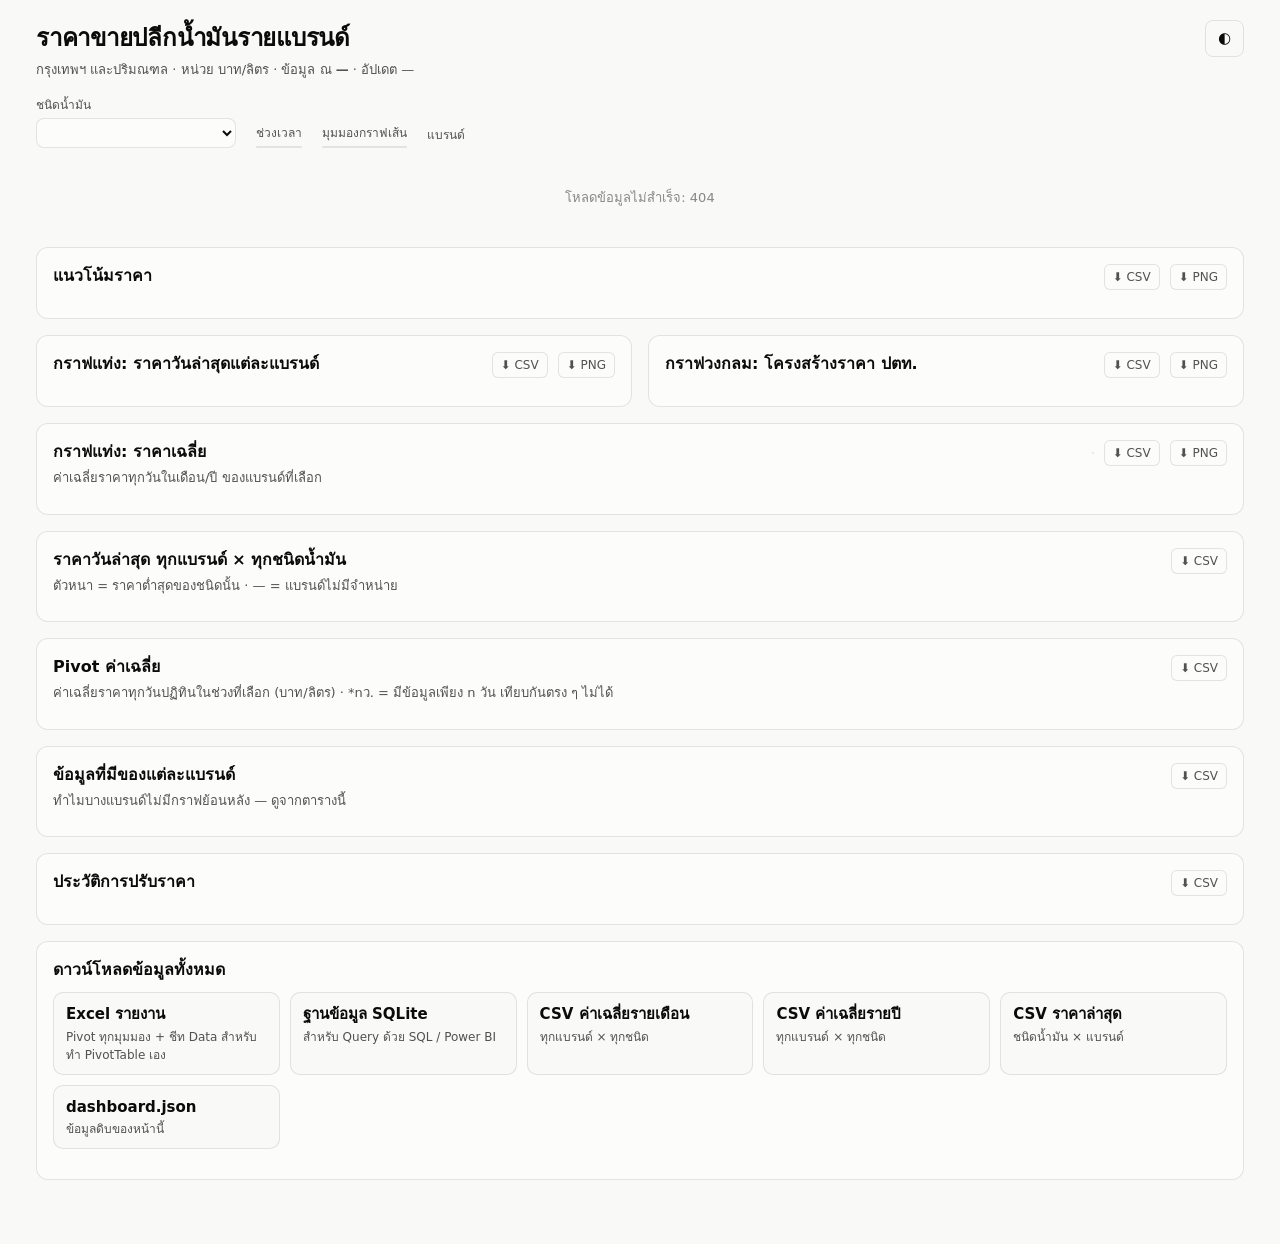
==== site/index.html @ a5f2c6aa "Install EPPO oil price system 2.0.0" ====
<!doctype html>
<html lang="th">
<head>
<meta charset="utf-8">
<meta name="viewport" content="width=device-width, initial-scale=1">
<!-- Security: only files from this site may load/run; no inline script, no third-party code -->
<meta http-equiv="Content-Security-Policy"
      content="default-src 'none'; script-src 'self'; style-src 'self'; img-src 'self' data: blob:; connect-src 'self'; font-src 'self'; base-uri 'none'; form-action 'none'; object-src 'none'">
<meta name="referrer" content="no-referrer">
<meta name="robots" content="noindex">
<title>ราคาน้ำมันขายปลีก</title>
<link rel="icon" href="data:,">
<link rel="stylesheet" href="assets/style.css">
<script src="assets/app.js" defer></script>
</head>
<body>
<div class="page">
  <header class="top">
    <div>
      <h1>ราคาขายปลีกน้ำมันรายแบรนด์</h1>
      <p class="sub">กรุงเทพฯ และปริมณฑล · หน่วย บาท/ลิตร · ข้อมูล ณ <strong id="asof">—</strong>
        · อัปเดต <span id="generated">—</span></p>
    </div>
    <button id="theme" class="ghost" type="button" aria-label="สลับโหมดสว่าง/มืด">◐</button>
  </header>

  <section class="filters" aria-label="ตัวกรอง">
    <label class="field">ชนิดน้ำมัน
      <select id="f-product"></select>
    </label>
    <div class="field">ช่วงเวลา
      <div class="seg" id="f-range" role="group" aria-label="ช่วงเวลา"></div>
    </div>
    <div class="field">มุมมองกราฟเส้น
      <div class="seg" id="f-period" role="group" aria-label="มุมมอง"></div>
    </div>
    <div class="field grow">แบรนด์
      <div class="chips" id="f-brands" role="group" aria-label="เลือกแบรนด์"></div>
    </div>
  </section>

  <div id="notice" class="notice" hidden></div>

  <section class="kpis" id="kpis" aria-label="ตัวเลขสรุป"></section>

  <section class="card" id="card-trend">
    <div class="card-head">
      <div>
        <h2 id="trend-title">แนวโน้มราคา</h2>
        <p class="hint" id="trend-hint"></p>
      </div>
      <div class="tools"><div class="legend" id="trend-legend"></div>
        <button class="xbtn" type="button" data-csv="card-trend">⬇ CSV</button><button class="xbtn" type="button" data-png="card-trend">⬇ PNG</button></div>
    </div>
    <div class="chart" id="trend"></div>
  </section>

  <div class="grid2">
    <section class="card" id="card-bars">
      <div class="card-head"><div>
        <h2>กราฟแท่ง: ราคาวันล่าสุดแต่ละแบรนด์</h2>
        <p class="hint" id="bars-hint"></p></div>
        <div class="tools"><button class="xbtn" type="button" data-csv="card-bars">⬇ CSV</button><button class="xbtn" type="button" data-png="card-bars">⬇ PNG</button></div>
      </div>
      <div class="chart" id="bars"></div>
    </section>
    <section class="card" id="card-donut">
      <div class="card-head"><div>
        <h2>กราฟวงกลม: โครงสร้างราคา ปตท.</h2>
        <p class="hint" id="donut-hint"></p></div>
        <div class="tools"><button class="xbtn" type="button" data-csv="card-donut">⬇ CSV</button><button class="xbtn" type="button" data-png="card-donut">⬇ PNG</button></div>
      </div>
      <div id="donut"></div>
    </section>
  </div>

  <section class="card" id="card-avg">
    <div class="card-head">
      <div><h2 id="avg-title">กราฟแท่ง: ราคาเฉลี่ย</h2>
        <p class="hint">ค่าเฉลี่ยราคาทุกวันในเดือน/ปี ของแบรนด์ที่เลือก</p></div>
      <div class="tools"><div class="legend" id="avg-legend"></div><div class="seg" id="avg-per" role="group" aria-label="รายเดือนหรือรายปี"></div>
        <button class="xbtn" type="button" data-csv="card-avg">⬇ CSV</button><button class="xbtn" type="button" data-png="card-avg">⬇ PNG</button></div>
    </div>
    <div class="chart" id="avg"></div>
  </section>

  <section class="card" id="card-matrix">
    <div class="card-head"><div>
      <h2>ราคาวันล่าสุด ทุกแบรนด์ × ทุกชนิดน้ำมัน</h2>
      <p class="hint">ตัวหนา = ราคาต่ำสุดของชนิดนั้น · — = แบรนด์ไม่มีจำหน่าย</p></div>
      <div class="tools"><button class="xbtn" type="button" data-csv="card-matrix">⬇ CSV</button></div>
    </div>
    <div class="table-wrap" id="matrix"></div>
  </section>

  <section class="card" id="card-pivot">
    <div class="card-head">
      <div><h2 id="pivot-title">Pivot ค่าเฉลี่ย</h2>
        <p class="hint">ค่าเฉลี่ยราคาทุกวันปฏิทินในช่วงที่เลือก (บาท/ลิตร) · *nว. = มีข้อมูลเพียง n วัน เทียบกันตรง ๆ ไม่ได้</p></div>
      <div class="tools"><button class="xbtn" type="button" data-csv="card-pivot">⬇ CSV</button></div>
    </div>
    <div class="table-wrap tall" id="pivot"></div>
  </section>

  <section class="card" id="card-coverage">
    <div class="card-head"><div>
      <h2>ข้อมูลที่มีของแต่ละแบรนด์</h2>
      <p class="hint">ทำไมบางแบรนด์ไม่มีกราฟย้อนหลัง — ดูจากตารางนี้</p></div>
      <div class="tools"><button class="xbtn" type="button" data-csv="card-coverage">⬇ CSV</button></div>
    </div>
    <div class="table-wrap" id="coverage"></div>
  </section>

  <section class="card" id="card-changes">
    <div class="card-head"><div>
      <h2>ประวัติการปรับราคา</h2>
      <p class="hint" id="changes-hint"></p></div>
      <div class="tools"><button class="xbtn" type="button" data-csv="card-changes">⬇ CSV</button></div>
    </div>
    <div class="table-wrap tall" id="changes"></div>
  </section>

  <section class="card foot">
    <h2>ดาวน์โหลดข้อมูลทั้งหมด</h2>
    <div class="dl-grid">
      <a class="dl" href="downloads/oil_price_report.xlsx" download><b>Excel รายงาน</b><span>Pivot ทุกมุมมอง + ชีท Data สำหรับทำ PivotTable เอง</span></a>
      <a class="dl" href="downloads/oil_prices.sqlite" download><b>ฐานข้อมูล SQLite</b><span>สำหรับ Query ด้วย SQL / Power BI</span></a>
      <a class="dl" href="downloads/monthly_avg.csv" download><b>CSV ค่าเฉลี่ยรายเดือน</b><span>ทุกแบรนด์ × ทุกชนิด</span></a>
      <a class="dl" href="downloads/yearly_avg.csv" download><b>CSV ค่าเฉลี่ยรายปี</b><span>ทุกแบรนด์ × ทุกชนิด</span></a>
      <a class="dl" href="downloads/latest_prices.csv" download><b>CSV ราคาล่าสุด</b><span>ชนิดน้ำมัน × แบรนด์</span></a>
      <a class="dl" href="data/dashboard.json"><b>dashboard.json</b><span>ข้อมูลดิบของหน้านี้</span></a>
    </div>
    <div class="notes" id="notes"></div>
  </section>
</div>
<div id="tip" class="tip" role="status" hidden></div>
</body>
</html>
---- site/assets/style.css ----
/* Tokens: validated categorical palette (8 slots) + neutral chrome, light & dark */
:root {
  color-scheme: light;
  --page: #f9f9f7; --surface: #fcfcfb; --ink: #0b0b0b; --ink-2: #52514e; --muted: #898781;
  --grid: #e1e0d9; --axis: #c3c2b7; --ring: rgba(11,11,11,.10); --wash: rgba(11,11,11,.04);
  --good: #006300; --bad: #b42323; --accent: #2a78d6;
  --neg: #2a78d6; --pos: #e34948;
  --b-ptt: #2a78d6; --b-bcp: #eb6834; --b-shell: #1baf7a; --b-caltex: #eda100; --b-irpc: #e87ba4;
  --b-pt: #008300; --b-susco1: #4a3aa7; --b-pure: #e34948; --b-susco2: #52514e; --b-esso: #898781;
  --c1: #2a78d6; --c2: #eb6834; --c3: #1baf7a; --c4: #eda100; --c5: #e87ba4; --c6: #008300;
}
@media (prefers-color-scheme: dark) {
  :root:not([data-theme="light"]) {
    color-scheme: dark;
    --page: #0d0d0d; --surface: #1a1a19; --ink: #ffffff; --ink-2: #c3c2b7; --muted: #898781;
    --grid: #2c2c2a; --axis: #383835; --ring: rgba(255,255,255,.10); --wash: rgba(255,255,255,.05);
    --good: #0ca30c; --bad: #e66767; --accent: #3987e5;
    --neg: #3987e5; --pos: #e66767;
    --b-ptt: #3987e5; --b-bcp: #d95926; --b-shell: #199e70; --b-caltex: #c98500; --b-irpc: #d55181;
    --b-pt: #008300; --b-susco1: #9085e9; --b-pure: #e66767; --b-susco2: #c3c2b7; --b-esso: #898781;
    --c1: #3987e5; --c2: #d95926; --c3: #199e70; --c4: #c98500; --c5: #d55181; --c6: #008300;
  }
}
:root[data-theme="dark"] {
  color-scheme: dark;
  --page: #0d0d0d; --surface: #1a1a19; --ink: #ffffff; --ink-2: #c3c2b7; --muted: #898781;
  --grid: #2c2c2a; --axis: #383835; --ring: rgba(255,255,255,.10); --wash: rgba(255,255,255,.05);
  --good: #0ca30c; --bad: #e66767; --accent: #3987e5;
  --neg: #3987e5; --pos: #e66767;
  --b-ptt: #3987e5; --b-bcp: #d95926; --b-shell: #199e70; --b-caltex: #c98500; --b-irpc: #d55181;
  --b-pt: #008300; --b-susco1: #9085e9; --b-pure: #e66767; --b-susco2: #c3c2b7; --b-esso: #898781;
  --c1: #3987e5; --c2: #d95926; --c3: #199e70; --c4: #c98500; --c5: #d55181; --c6: #008300;
}

* { box-sizing: border-box; }
html { -webkit-text-size-adjust: 100%; }
body {
  margin: 0; background: var(--page); color: var(--ink);
  font: 15px/1.5 system-ui, -apple-system, "Segoe UI", "Noto Sans Thai", "Leelawadee UI", Tahoma, sans-serif;
}
.page { max-width: 1240px; margin: 0 auto; padding: 20px 16px 48px; }
h1 { font-size: 24px; margin: 0; letter-spacing: -.01em; }
h2 { font-size: 16px; margin: 0; }
.sub, .hint { color: var(--ink-2); margin: 4px 0 0; font-size: 13px; }
.top { display: flex; justify-content: space-between; align-items: flex-start; gap: 12px; margin-bottom: 16px; }
button, select { font: inherit; color: var(--ink); }
.ghost { background: transparent; border: 1px solid var(--ring); border-radius: 8px; padding: 6px 12px; cursor: pointer; }
.ghost:hover { background: var(--wash); }
a { color: var(--accent); }

/* filters: one row above everything they scope */
.filters { display: flex; flex-wrap: wrap; gap: 12px 20px; align-items: flex-end; margin-bottom: 16px; }
.field { display: flex; flex-direction: column; gap: 4px; font-size: 12px; color: var(--ink-2); }
.field.grow { flex: 1 1 320px; }
select { background: var(--surface); border: 1px solid var(--ring); border-radius: 8px; padding: 6px 8px; min-width: 200px; }
.seg { display: inline-flex; border: 1px solid var(--ring); border-radius: 8px; overflow: hidden; background: var(--surface); }
.seg button { border: 0; background: transparent; padding: 6px 10px; cursor: pointer; font-size: 13px; }
.seg button + button { border-left: 1px solid var(--ring); }
.seg button[aria-pressed="true"] { background: var(--ink); color: var(--surface); }
.chips { display: flex; flex-wrap: wrap; gap: 6px; }
.chip { display: inline-flex; align-items: center; gap: 6px; border: 1px solid var(--ring); background: var(--surface);
  border-radius: 999px; padding: 4px 10px; cursor: pointer; font-size: 13px; color: var(--ink-2); }
.chip[aria-pressed="true"] { color: var(--ink); border-color: var(--ink-2); }
.chip[aria-pressed="false"] .dot { opacity: .25; }
.chip:disabled { cursor: not-allowed; opacity: .55; }
.dot { width: 10px; height: 10px; border-radius: 50%; display: inline-block; flex: none; }

.notice { background: var(--surface); border: 1px solid var(--ring); border-left: 3px solid var(--c4);
  border-radius: 8px; padding: 10px 14px; margin-bottom: 16px; font-size: 13px; color: var(--ink-2); }

/* KPI tiles */
.kpis { display: grid; grid-template-columns: repeat(auto-fit, minmax(160px, 1fr)); gap: 12px; margin-bottom: 16px; }
.kpi { background: var(--surface); border: 1px solid var(--ring); border-radius: 12px; padding: 14px 16px; }
.kpi .label { font-size: 12px; color: var(--ink-2); }
.kpi .value { font-size: clamp(22px, 5vw, 28px); font-weight: 650; margin-top: 2px; letter-spacing: -.01em; }
.kpi .value small { font-size: 13px; font-weight: 400; color: var(--ink-2); margin-left: 4px; }
.kpi .delta { font-size: 13px; margin-top: 2px; color: var(--ink-2); }
.up { color: var(--bad); } .down { color: var(--good); }

.card { background: var(--surface); border: 1px solid var(--ring); border-radius: 12px; padding: 16px; margin-bottom: 16px; min-width: 0; }
.card-head { display: flex; justify-content: space-between; align-items: flex-start; gap: 12px; flex-wrap: wrap; margin-bottom: 10px; }
.grid2 { display: grid; grid-template-columns: 1fr 1fr; gap: 16px; }
.grid2 > .card { margin-bottom: 16px; }
@media (max-width: 860px) { .grid2 { grid-template-columns: 1fr; } }

.legend { display: flex; flex-wrap: wrap; gap: 6px 14px; font-size: 12px; color: var(--ink-2); }
.key { display: inline-flex; align-items: center; gap: 6px; }
.key .ln { width: 14px; height: 0; border-top: 2px solid; display: inline-block; }
.key .ln.dash { border-top-style: dashed; }
.sw { width: 12px; height: 12px; border-radius: 3px; display: inline-block; }
.sw.neg { background: var(--neg); } .sw.pos { background: var(--pos); }

.chart { position: relative; width: 100%; }
.chart svg { display: block; width: 100%; height: auto; overflow: visible; }
.chart text { fill: var(--muted); font-size: 11px; font-variant-numeric: tabular-nums; }
.chart .grid line { stroke: var(--grid); stroke-width: 1; }
.chart .axis { stroke: var(--axis); stroke-width: 1; }
.chart .series { fill: none; stroke-width: 2; stroke-linejoin: round; stroke-linecap: round; }
.chart .xhair { stroke: var(--ink-2); stroke-width: 1; }
.chart .lbl { fill: var(--ink-2); font-size: 11px; }
.chart .lbl.strong { fill: var(--ink); font-weight: 600; }
.empty { color: var(--muted); font-size: 13px; padding: 24px 0; text-align: center; }

.tip { position: fixed; z-index: 10; pointer-events: none; background: var(--surface); color: var(--ink);
  border: 1px solid var(--ring); box-shadow: 0 6px 24px rgba(0,0,0,.14); border-radius: 8px; padding: 8px 10px;
  font-size: 12px; min-width: 150px; max-width: 280px; }
.tip .t { color: var(--ink-2); margin-bottom: 4px; }
.tip .r { display: flex; align-items: center; gap: 8px; justify-content: space-between; }
.tip .r b { font-variant-numeric: tabular-nums; }
.tip .n { display: inline-flex; align-items: center; gap: 6px; color: var(--ink-2); }

/* tables */
.table-wrap { overflow-x: auto; }
.table-wrap.tall { max-height: 420px; overflow-y: auto; }
table { border-collapse: collapse; width: 100%; font-size: 13px; }
th, td { padding: 6px 10px; border-bottom: 1px solid var(--grid); text-align: right; white-space: nowrap; }
th:first-child, td:first-child { text-align: left; position: sticky; left: 0; background: var(--surface); }
thead th { position: sticky; top: 0; background: var(--surface); color: var(--ink-2); font-weight: 600; z-index: 1; }
td { font-variant-numeric: tabular-nums; }
tr.stale td { color: var(--muted); }
td.min { font-weight: 700; }
td .dot { margin-right: 6px; vertical-align: -1px; }

.struct-row { display: grid; grid-template-columns: 175px 1fr 64px; gap: 10px; align-items: center; font-size: 13px; padding: 5px 0; border-bottom: 1px solid var(--grid); }
.struct-row .bar { height: 12px; position: relative; }
.struct-row .bar i { position: absolute; top: 0; height: 12px; border-radius: 0 4px 4px 0; }
.struct-row .bar i.negv { border-radius: 4px 0 0 4px; }
.struct-row .v { text-align: right; font-variant-numeric: tabular-nums; }
.struct-row.total { font-weight: 650; border-bottom: 0; }

.foot ul { padding-left: 18px; margin: 8px 0 12px; }
.downloads li { margin: 4px 0; }
.notes { font-size: 12px; color: var(--ink-2); }
.notes p { margin: 4px 0; }
.kpi .delta.up, td.up, .delta .up { color: var(--bad); }
.kpi .delta.down, td.down, .delta .down { color: var(--good); }

/* v2: export buttons, donut, download tiles */
.tools { display: flex; flex-wrap: wrap; gap: 6px 10px; align-items: center; }
.xbtn { font: inherit; font-size: 12px; border: 1px solid var(--ring); background: var(--surface); color: var(--ink-2); border-radius: 6px; padding: 3px 8px; cursor: pointer; }
.xbtn:hover { color: var(--ink); background: var(--wash); }
.xbtn:focus-visible, .seg button:focus-visible, .chip:focus-visible, select:focus-visible, .dl:focus-visible { outline: 2px solid var(--accent); outline-offset: 2px; }
.donut-wrap { display: grid; grid-template-columns: minmax(180px, 260px) 1fr; gap: 16px; align-items: center; }
@media (max-width: 560px) { .donut-wrap { grid-template-columns: 1fr; justify-items: center; } }
.donut-legend { display: grid; gap: 6px; width: 100%; }
.dl-row { display: grid; grid-template-columns: 12px 1fr auto 56px; gap: 8px; align-items: center; font-size: 13px; padding: 3px 0; border-bottom: 1px solid var(--grid); }
.dl-row b { font-variant-numeric: tabular-nums; }
.dl-row .pc { color: var(--ink-2); text-align: right; font-variant-numeric: tabular-nums; }
.dl-row.neg .n, .dl-row.neg b { color: var(--good); }
.dl-grid { display: grid; grid-template-columns: repeat(auto-fit, minmax(210px, 1fr)); gap: 10px; margin: 10px 0 14px; }
.dl { display: flex; flex-direction: column; gap: 2px; text-decoration: none; border: 1px solid var(--ring); border-radius: 10px; padding: 10px 12px; color: var(--ink); background: var(--page); }
.dl:hover { background: var(--wash); }
.dl span { font-size: 12px; color: var(--ink-2); }

#coverage td:last-child, #coverage th:last-child { text-align: left; white-space: normal; min-width: 260px; color: var(--ink-2); }
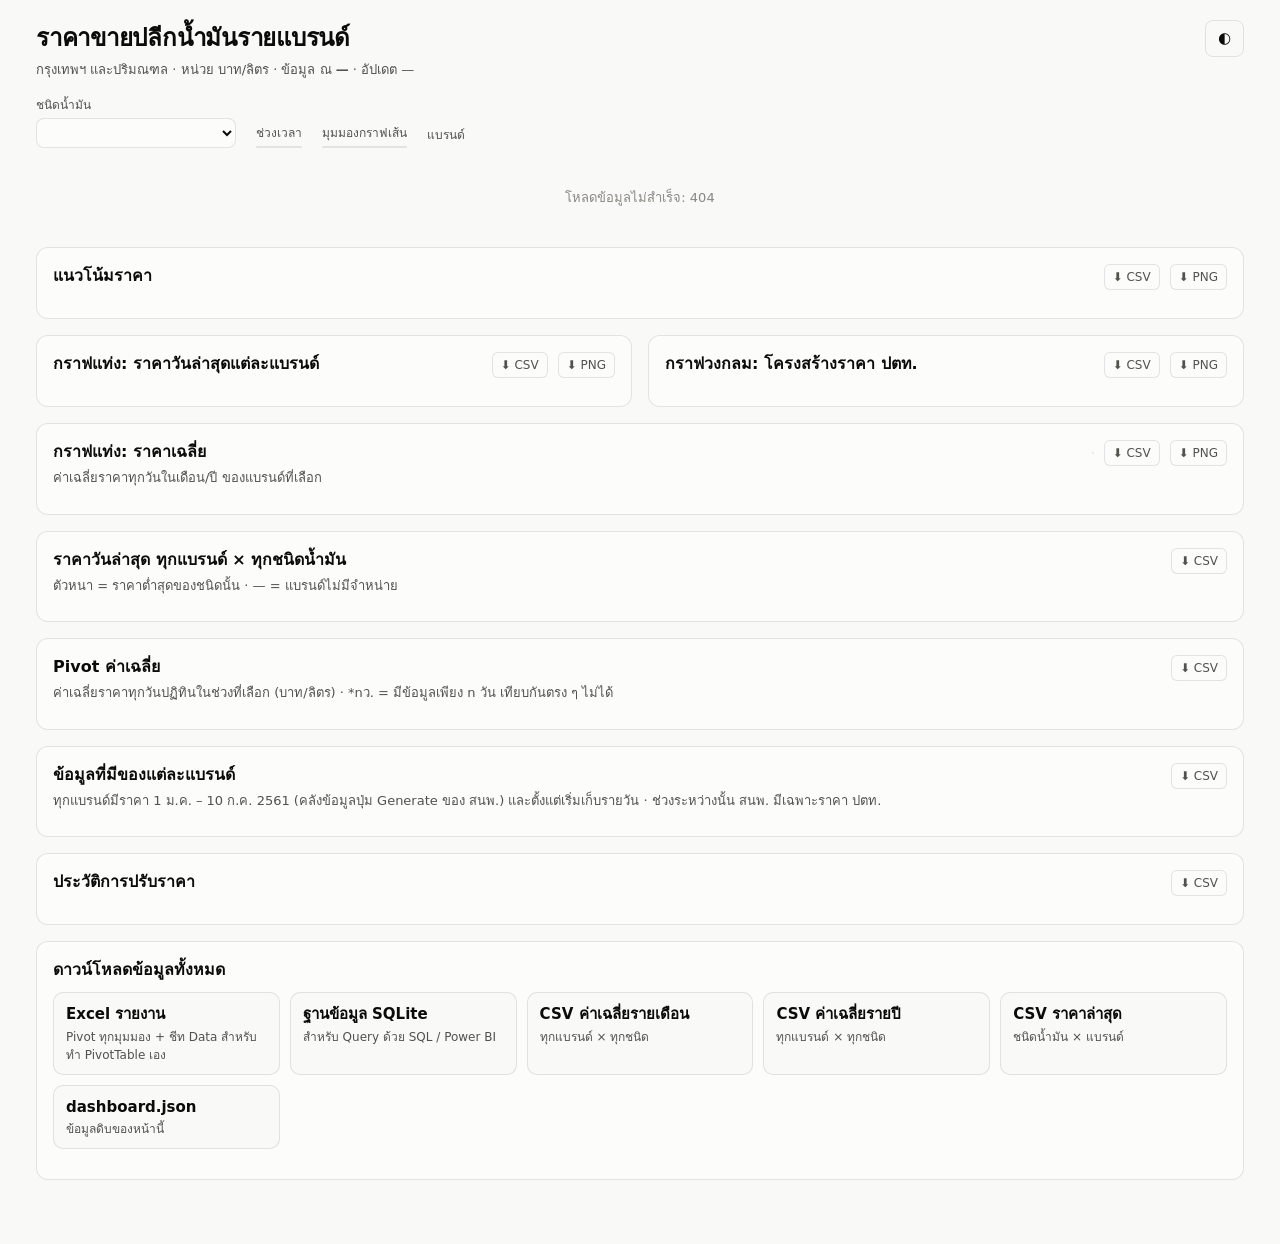
==== commit a4449452: "Update program 2.1.0" ====
--- a/site/index.html
+++ b/site/index.html
@@ -105,7 +105,7 @@
   <section class="card" id="card-coverage">
     <div class="card-head"><div>
       <h2>ข้อมูลที่มีของแต่ละแบรนด์</h2>
-      <p class="hint">ทำไมบางแบรนด์ไม่มีกราฟย้อนหลัง — ดูจากตารางนี้</p></div>
+      <p class="hint">ทุกแบรนด์มีราคา 1 ม.ค. – 10 ก.ค. 2561 (คลังข้อมูลปุ่ม Generate ของ สนพ.) และตั้งแต่เริ่มเก็บรายวัน · ช่วงระหว่างนั้น สนพ. มีเฉพาะราคา ปตท.</p></div>
       <div class="tools"><button class="xbtn" type="button" data-csv="card-coverage">⬇ CSV</button></div>
     </div>
     <div class="table-wrap" id="coverage"></div>
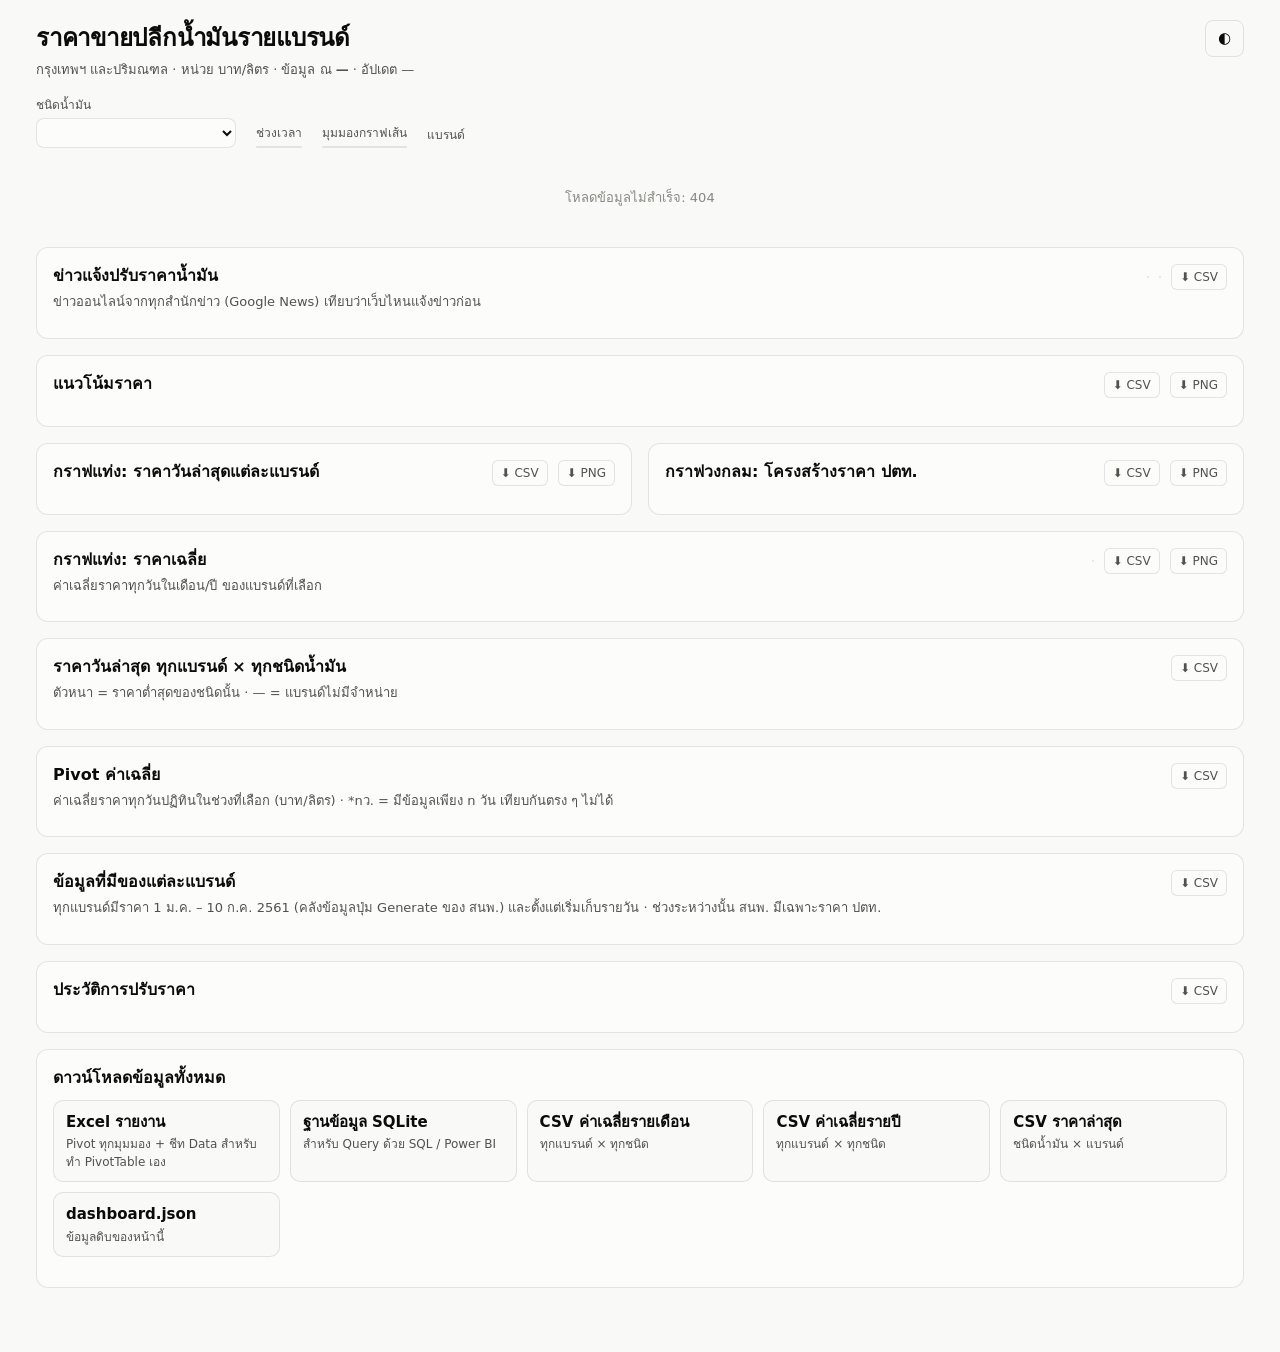
==== commit 14476498: "feat: online news card - which website announces oil price changes first Adds a dashboard card 'ข่าว" ====
--- a/site/index.html
+++ b/site/index.html
@@ -42,6 +42,19 @@
   <div id="notice" class="notice" hidden></div>
 
   <section class="kpis" id="kpis" aria-label="ตัวเลขสรุป"></section>
+
+  <section class="card" id="card-news" aria-labelledby="news-title">
+    <div class="card-head">
+      <div><h2 id="news-title">ข่าวแจ้งปรับราคาน้ำมัน</h2>
+        <p class="hint" id="news-hint">ข่าวออนไลน์จากทุกสำนักข่าว (Google News) เทียบว่าเว็บไหนแจ้งข่าวก่อน</p></div>
+      <div class="tools">
+        <div class="seg" id="news-view" role="group" aria-label="มุมมองข่าว"></div>
+        <div class="seg" id="news-fuel" role="group" aria-label="กลุ่มน้ำมัน"></div>
+        <button class="xbtn" type="button" data-csv="card-news">⬇ CSV</button>
+      </div>
+    </div>
+    <div id="news-body"></div>
+  </section>
 
   <section class="card" id="card-trend">
     <div class="card-head">
--- a/site/assets/style.css
+++ b/site/assets/style.css
@@ -153,3 +153,68 @@
 .dl span { font-size: 12px; color: var(--ink-2); }
 
 #coverage td:last-child, #coverage th:last-child { text-align: left; white-space: normal; min-width: 260px; color: var(--ink-2); }
+
+/* v3: online news - who announced a price change first */
+.news-grid { display: grid; grid-template-columns: minmax(0, 1.65fr) minmax(0, 1fr); gap: 20px; align-items: start; }
+@media (max-width: 900px) { .news-grid { grid-template-columns: minmax(0, 1fr); } }
+.news-lead { border: 1px solid var(--ring); border-radius: 10px; padding: 14px; background: var(--page); }
+.news-lead .what { display: flex; flex-wrap: wrap; align-items: baseline; gap: 4px 10px; }
+.news-lead .move { font-size: clamp(20px, 4.5vw, 26px); font-weight: 650; letter-spacing: -.01em; font-variant-numeric: tabular-nums; }
+.news-lead .move small { font-size: 13px; font-weight: 400; color: var(--ink-2); margin-left: 4px; }
+.news-lead .fuel { color: var(--ink-2); font-size: 14px; }
+.news-lead .eff { font-size: 13px; color: var(--ink-2); margin-top: 2px; }
+.news-first { margin: 12px 0 6px; font-size: 14px; overflow-wrap: anywhere; }
+.news-first b { color: var(--accent); }
+.news-first a { color: var(--ink); text-decoration-color: var(--axis); text-underline-offset: 3px; }
+.news-first a:hover { text-decoration-color: var(--accent); }
+.dirtag { display: inline-flex; align-items: center; gap: 4px; font-size: 12px; font-weight: 600; border-radius: 999px;
+  padding: 1px 8px; border: 1px solid currentColor; white-space: nowrap; }
+.dirtag.up { color: var(--bad); } .dirtag.down { color: var(--good); } .dirtag.freeze, .dirtag.mixed { color: var(--ink-2); }
+
+/* lag bars: one row per website, bar length = minutes behind the first website */
+.lag { display: grid; gap: 2px; margin-top: 8px; }
+.lag-row { display: grid; grid-template-columns: minmax(96px, 150px) minmax(0, 1fr) 92px; gap: 10px; align-items: center;
+  font-size: 13px; padding: 3px 0; }
+.lag-row .site { overflow: hidden; text-overflow: ellipsis; white-space: nowrap; }
+.lag-row .site a { color: var(--ink); text-decoration: none; }
+.lag-row .site a:hover { text-decoration: underline; }
+.lag-row .track { position: relative; height: 10px; border-radius: 5px; background: var(--wash); }
+.lag-row .fill { position: absolute; left: 0; top: 0; bottom: 0; border-radius: 5px; background: var(--axis); min-width: 4px; }
+.lag-row.first .fill { background: var(--accent); }
+.lag-row.first .site { font-weight: 650; }
+.lag-row .t { text-align: right; font-variant-numeric: tabular-nums; color: var(--ink-2); white-space: nowrap; }
+.lag-row.first .t { color: var(--accent); font-weight: 600; }
+.lag-axis { display: grid; grid-template-columns: minmax(96px, 150px) minmax(0, 1fr) 92px; gap: 10px; font-size: 11px; color: var(--muted); }
+.lag-axis span:nth-child(2) { display: flex; justify-content: space-between; }
+.verify { font-size: 12px; color: var(--ink-2); margin-top: 10px; border-top: 1px solid var(--grid); padding-top: 8px; }
+
+.nev-list { margin-top: 14px; }
+.nev-list h3, .news-side h3 { font-size: 13px; font-weight: 600; color: var(--ink-2); margin: 0 0 6px; }
+details.nev { border-bottom: 1px solid var(--grid); }
+details.nev > summary { cursor: pointer; list-style: none; display: grid; grid-template-columns: 74px minmax(0, 1fr) auto;
+  gap: 10px; align-items: center; padding: 8px 2px; font-size: 13px; }
+details.nev > summary::-webkit-details-marker { display: none; }
+details.nev > summary:focus-visible { outline: 2px solid var(--accent); outline-offset: 2px; }
+details.nev > summary .d { color: var(--ink-2); font-variant-numeric: tabular-nums; white-space: nowrap; }
+details.nev > summary .s { overflow: hidden; text-overflow: ellipsis; white-space: nowrap; }
+details.nev > summary .w { color: var(--ink-2); white-space: nowrap; font-size: 12px; }
+details.nev[open] > summary .w { color: var(--accent); }
+details.nev .inner { padding: 2px 2px 12px; }
+.more { margin-top: 8px; }
+
+.news-side table td:nth-child(2), .news-side table th:nth-child(2) { text-align: left; }
+.news-side th { white-space: normal; vertical-align: bottom; font-size: 12px; }
+.news-side td, .news-side th { padding: 6px 6px; }
+.news-side td:nth-child(2) { white-space: normal; min-width: 96px; }
+.news-side tr.rank1 td { font-weight: 650; }
+.news-side tr.rank1 td:nth-child(2) { color: var(--accent); }
+.news-site table td:nth-child(3), .news-site table th:nth-child(3) { text-align: left; white-space: normal; min-width: 280px; }
+.news-site td a { color: var(--ink); }
+.news-site select { max-width: 420px; }
+.small-note { font-size: 12px; color: var(--muted); margin: 8px 0 0; }
+@media (max-width: 560px) {
+  .lag-row, .lag-axis { grid-template-columns: 92px minmax(0, 1fr) 78px; gap: 8px; }
+  details.nev > summary { grid-template-columns: 70px minmax(0, 1fr); }
+  details.nev > summary .s { white-space: normal; }
+  details.nev > summary .w { grid-column: 2; }
+}
